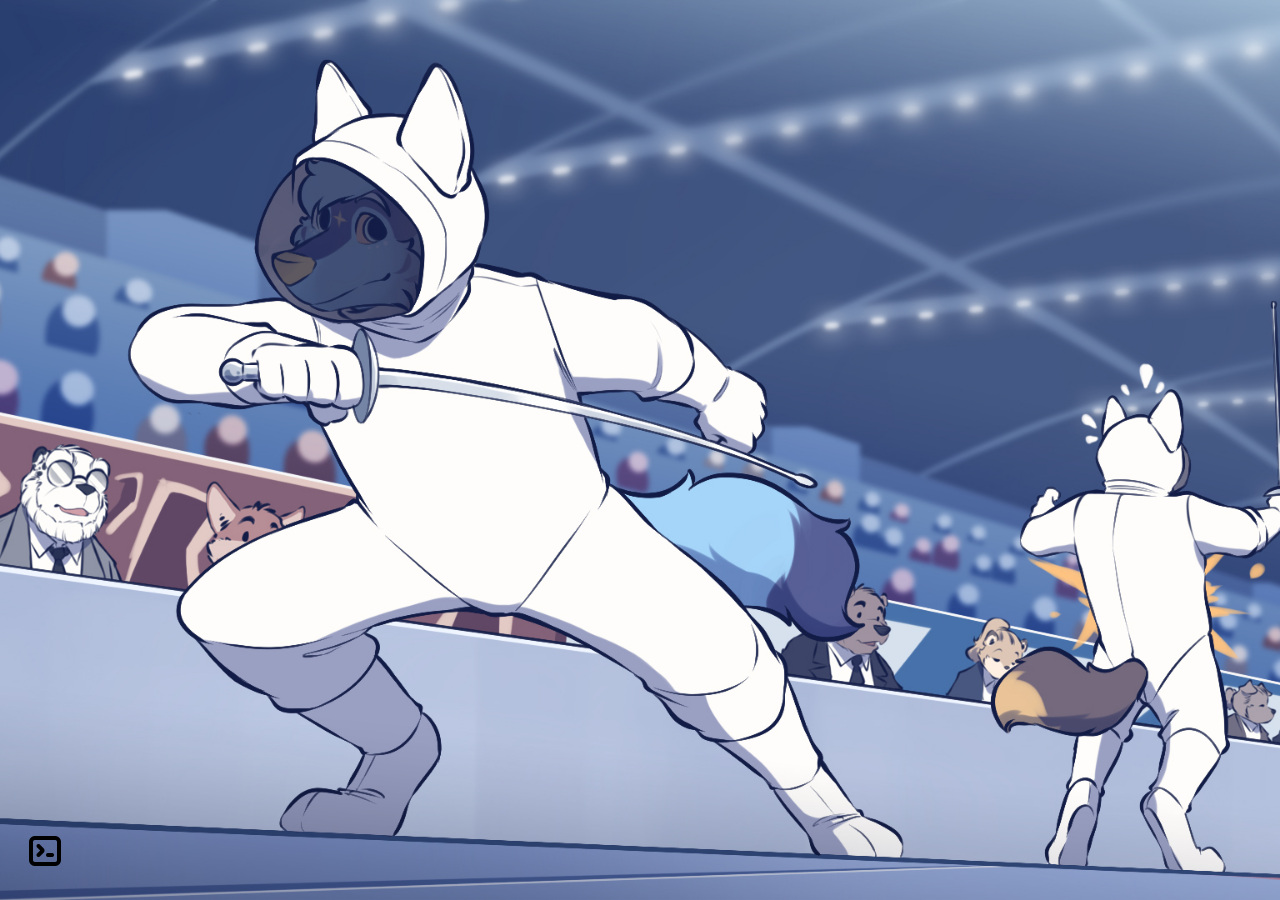
==== index.html @ 001a72d2 "Add files via upload" ====
<!DOCTYPE html>
<html lang="en">
<head>
    <meta charset="UTF-8">
    <meta name="viewport" content="width=device-width, initial-scale=1.0">
    <title>Pluffyee PC</title>
    <link rel="stylesheet" href="style.css">
</head>
<body>
    <div class="desktop">
        <div class="icon" id="terminal-icon">
            <img src="terminal-icon.png" alt="Terminal Icon" />
        </div>
        <div class="terminal-window" id="terminal-window">
            <div class="title-bar">
                <div class="title">Pluffyee Terminal</div>
                <div class="controls">
                    <button class="control" id="close">X</button> <!-- Close button -->
                </div>
            </div>
            <div class="directory-tree" id="directory-tree"></div>
            <div class="output"></div>
            <div class="command-line">
                <span class="prompt" id="prompt">C:\Users\Pluffyee\></span>
                <span class="input" id="input" contenteditable="true"></span>
            </div>
        </div>
    </div>

    <script src="script.js"></script>
</body>
</html>
---- style.css ----
body {
    margin: 0;
    overflow: hidden; /* Prevent scrolling */
}

.desktop {
    background-image: url('background.jpg'); /* Replace with your background image */
    background-size: cover; /* Ensures the background image covers the entire area */
    background-position:    center; /* Centers the background image */
    background-repeat: no-repeat; /* Prevents the background image from repeating */
    width: 100vw;
    height: 100vh;
    position: relative;
}

.icon {
    position: absolute;
    bottom: 20px; /* Position the icon at the bottom */
    left: 20px; /* Position the icon from the left */
    text-align: center;
    cursor: pointer;
}

.icon img {
    width: 50px; /* Size of the icon */
    height: 50px; /* Size of the icon */
}

.terminal-window {
    width: 1090px;
    height: 600px;
    border: 2px solid #333;
    border-radius: 5px;
    background-color: #111;
    display: none; /* Initially hidden */
    position: absolute; /* Allow positioning */
    top: 100px; /* Initial position */
    left: 100px; /* Initial position */
    z-index: 1000; /* Ensure it is above the desktop */
    display: flex;
    flex-direction: column;
    color: white;
}

.title-bar {
    display: flex;
    justify-content: space-between;
    align-items: center;
    background-color: #222;
    padding: 5px;
    border-top-left-radius: 5px;
    border-top-right-radius: 5px;
}

.title {
    font-weight: bold;
}

.controls {
    display: flex;
}

.control {
    background: none;
    border: none;
    color: #eee;
    font-size: 16px;
    cursor: pointer;
    margin-left: 10px;
}

.directory-tree {
    background-color: #222;
    color: #eee;
    padding: 5px;
    border-bottom: 1px solid #333;
}

.output {
    flex: 1;
    overflow-y: auto;
    background-color: #222;
    padding: 10px;
    border-bottom: 1px solid #333;
    color: white;
    white-space: pre-wrap; /* Preserve whitespace and line breaks */
}

.command-line {
    display: flex;
    align-items: center;
    padding: 5px;
}

.prompt {
    margin-right: 5px;
}

.input {
    flex: 1;
    background-color: #111;
    color: #eee;
    border: none;
    padding: 5px;
    outline: none;
}
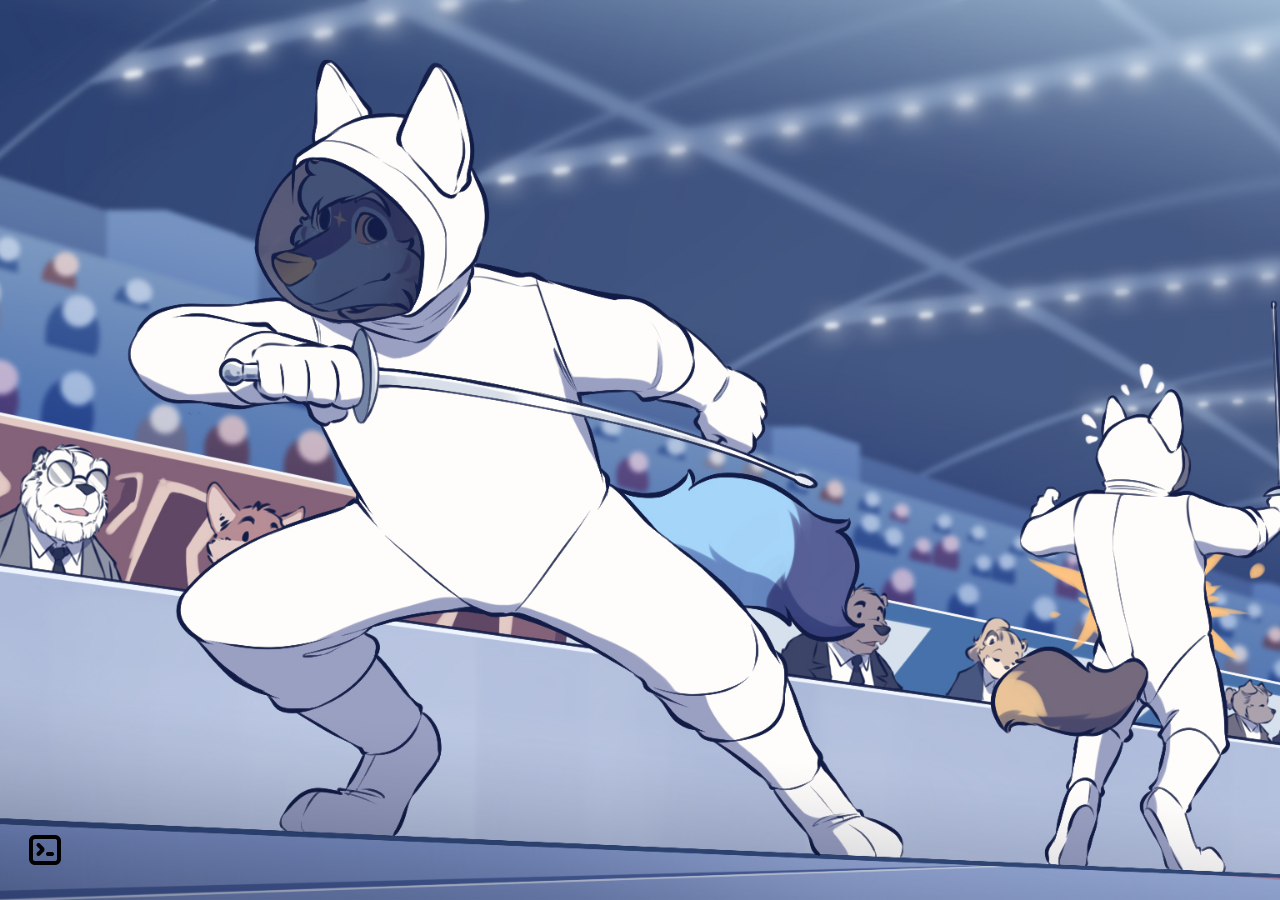
==== commit f53c1b01: "Add files via upload" ====
--- a/index.html
+++ b/index.html
@@ -15,7 +15,7 @@
             <div class="title-bar">
                 <div class="title">Pluffyee Terminal</div>
                 <div class="controls">
-                    <button class="control" id="close">X</button> <!-- Close button -->
+                    <button class="control" id="close">X</button>
                 </div>
             </div>
             <div class="directory-tree" id="directory-tree"></div>
@@ -27,6 +27,11 @@
         </div>
     </div>
 
+    <div id="imageModal" class="modal" style="display: none;">
+        <span class="close" id="closeModal">&times;</span>
+        <img id="imgPreview" src="#" alt="Preview">
+    </div>
+
     <script src="script.js"></script>
 </body>
 </html>
--- a/style.css
+++ b/style.css
@@ -1,12 +1,13 @@
 body {
     margin: 0;
     overflow: hidden; /* Prevent scrolling */
+    font-family: 'Courier New', Courier, monospace; /* Set the font to Courier New */
 }
 
 .desktop {
     background-image: url('background.jpg'); /* Replace with your background image */
     background-size: cover; /* Ensures the background image covers the entire area */
-    background-position:    center; /* Centers the background image */
+    background-position: center; /* Centers the background image */
     background-repeat: no-repeat; /* Prevents the background image from repeating */
     width: 100vw;
     height: 100vh;
@@ -103,4 +104,34 @@
     border: none;
     padding: 5px;
     outline: none;
-}+}
+.image-viewer {
+    position: absolute;
+    top: 50px;
+    left: 50px;
+    width: 300px;
+    height: auto;
+    background-color: #333;
+    border: 1px solid #888;
+    box-shadow: 0 4px 8px rgba(0, 0, 0, 0.2);
+    z-index: 1000;
+}
+.image-viewer .title-bar {
+    background-color: #222;
+    color: #fff;
+    padding: 5px;
+    cursor: move;
+    font-size: 14px;
+}
+.image-viewer img {
+    width: 100%;
+    height: auto;
+}
+.image-viewer .close-btn {
+    float: right;
+    color: #fff;
+    border: none;
+    background: none;
+    cursor: pointer;
+}
+
